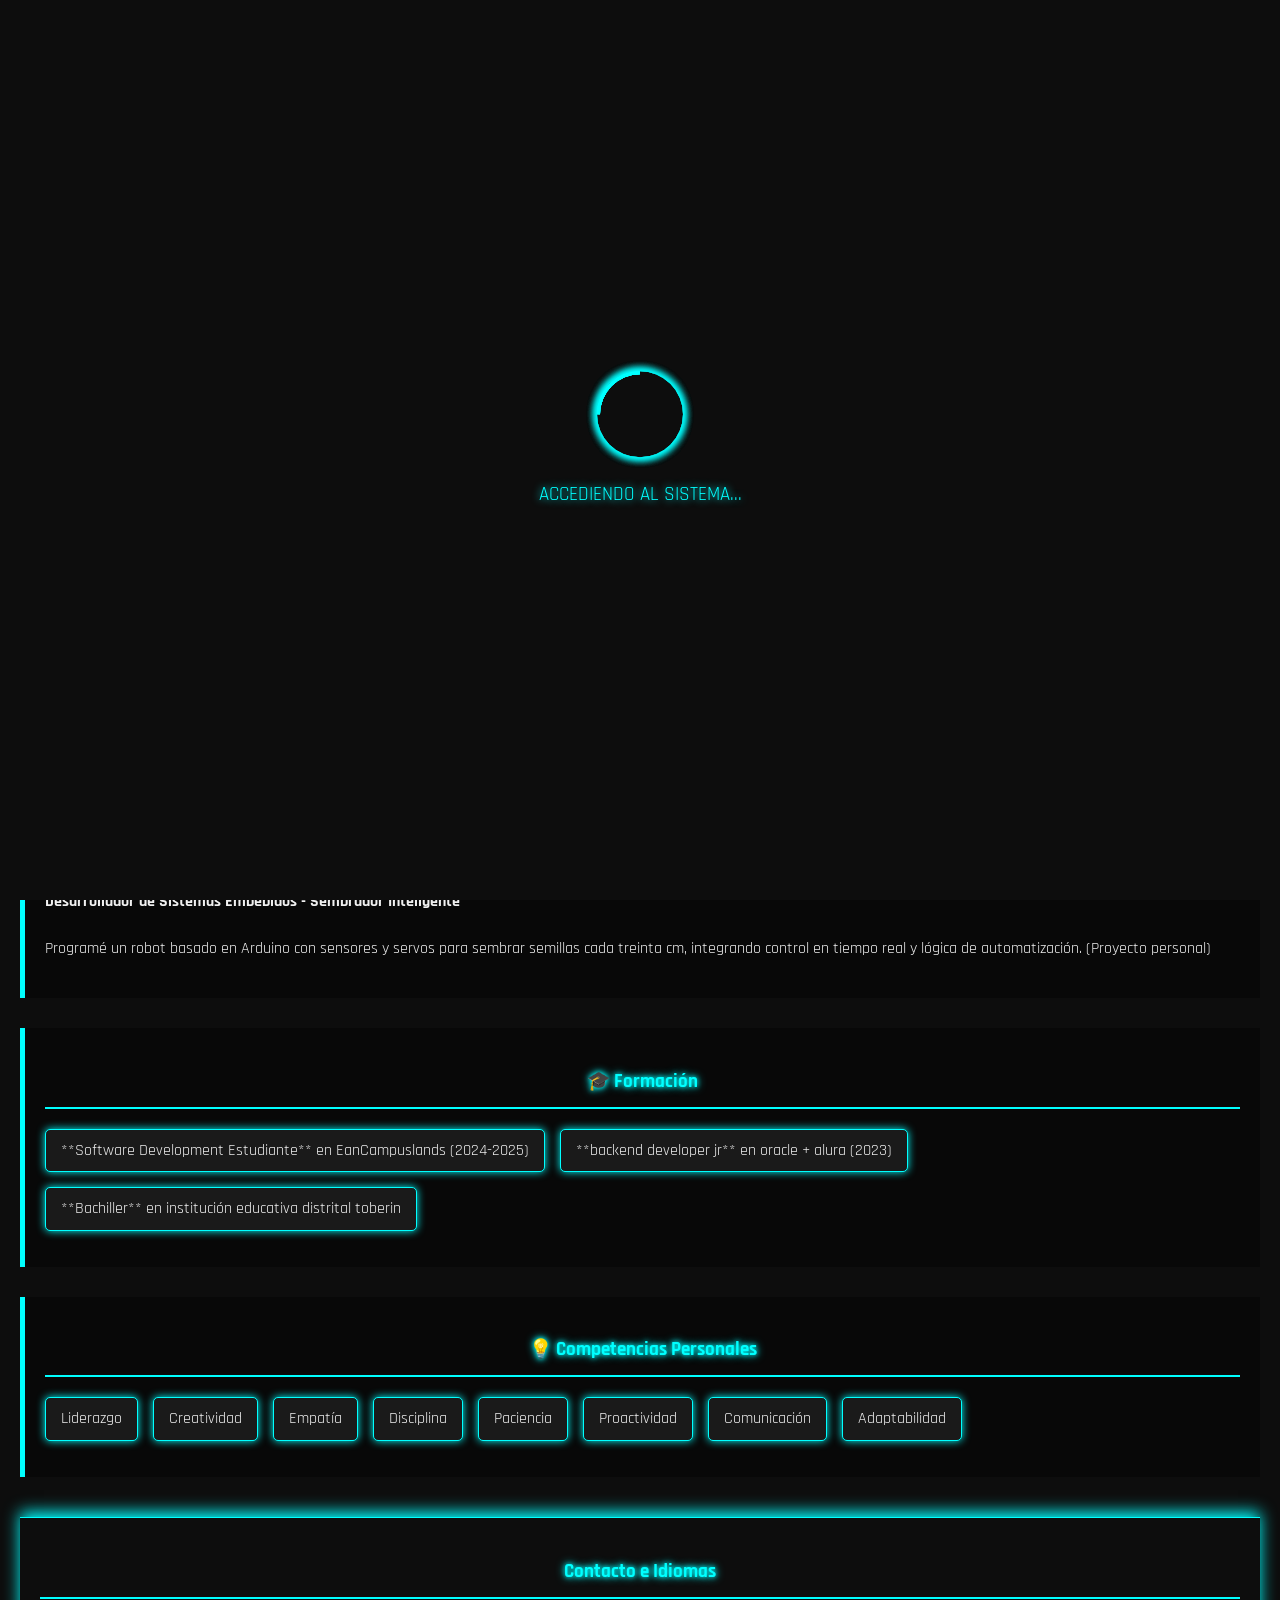
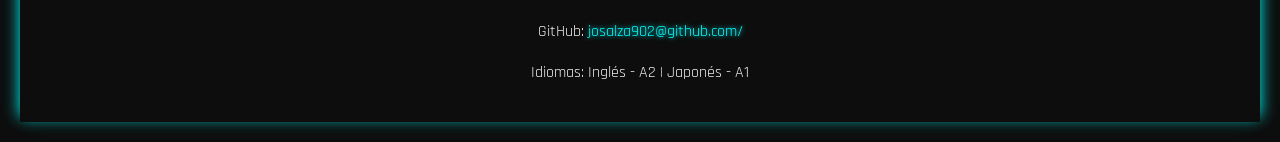
==== index.html @ 4ef86eae "Fix HTML encoding issues in index.html" ====
<!DOCTYPE html>
<html lang="es">
<head>
    <meta charset="UTF-8">
    <meta name="viewport" content="width=device-width, initial-scale=1.0">
    <title>Jose Esteban Alzate Rojas - Desarrollador Fullstack (Tron Style)</title>
    <link rel="stylesheet" href="css/styles.css"> 
    <link href="https://fonts.googleapis.com/css2?family=Rajdhani:wght@400;700&display=swap" rel="stylesheet">
</head>
<body>
    <div id="loader-wrapper">
        <div class="loader-line-group">
            <div class="loader-line"></div>
            <div class="loader-line"></div>
            <div class="loader-line"></div>
            <div class="loader-line"></div>
            <div class="loader-line"></div>
        </div>
        <p class="loading-text">ACCEDIENDO AL SISTEMA...</p>
    </div>

    <header class="neon-border">
        <h1>Jose Esteban Alzate Rojas</h1>
        <h2>Desarrollador Junior Fullstack</h2>
        <p>Desarrollador web con experiencia en JavaScript, HTML, CSS, IndexedDB y MongoDB. He creado aplicaciones completas con autenticación, gestión de usuarios y diseño responsivo. También tengo conocimientos en Node.js, Express y sistemas embebidos con Arduino.</p>
    </header>

    <main>
        
        <section id="habilidades" class="neon-module">
            <h3>🛠️ Habilidades</h3>
            <ul>
                <li>Python</li>
                <li>Java Script</li>
                <li>C++</li>
                <li>MongoDb</li>
                <li>Express</li>
                <li>Git</li>
                <li>MySql</li>
                <li>raptor</li>
                <li>Sales Force</li>
            </ul>
        </section>
        
        <section id="experiencia" class="neon-module">
            <h3>💻 Experiencia y Proyectos (2023)</h3>
            
            <article>
                <h4>Desarrollador Full-Stack Aplicación Web Bancaria</h4>
                <p>Desarrollé una plataforma bancaria completa con autenticación de usuarios, transacciones y pagos de servicios utilizando JavaScript, HTML/CSS e IndexedDB. (Proyecto personal)</p>
            </article>

            <article>
                <h4>Desarrollador Sistema de Gestión Académica</h4>
                <p>Creé un sistema de gestión de calificaciones para administrativos y profesores, con asignación de cursos, registro de estudiantes y cálculo de promedios ponderados usando JavaScript modular. (Proyecto académico)</p>
            </article>

            <article>
                <h4>Desarrollador de Sistemas Embebidos - Sembrador Inteligente</h4>
                <p>Programé un robot basado en Arduino con sensores y servos para sembrar semillas cada treinta cm, integrando control en tiempo real y lógica de automatización. (Proyecto personal)</p>
            </article>
        </section>

        <section id="formacion" class="neon-module">
            <h3>🎓 Formación</h3>
            <ul>
                <li>**Software Development Estudiante** en EanCampuslands (2024-2025)</li>
                <li>**backend developer jr** en oracle + alura (2023)</li>
                <li>**Bachiller** en institución educativa distrital toberin</li>
            </ul>
        </section>
        
        <section id="competencias" class="neon-module">
            <h3>💡 Competencias Personales</h3>
            <ul>
                <li>Liderazgo</li>
                <li>Creatividad</li>
                <li>Empatía</li>
                <li>Disciplina</li>
                <li>Paciencia</li>
                <li>Proactividad</li>
                <li>Comunicación</li>
                <li>Adaptabilidad</li>
            </ul>
        </section>

    </main>

    <footer class="neon-border">
        <h3>Contacto e Idiomas</h3>
        <p>GitHub: <a href="http://josalza902@github.com/">josalza902@github.com/</a></p>
        <p>Idiomas: Inglés - A2 | Japonés - A1</p>
    </footer>
    <script>
    // Espera a que la página esté completamente cargada
    window.onload = function() {
        // Obtiene el elemento de la pantalla de carga
        const loaderWrapper = document.getElementById('loader-wrapper');

        // Establece un temporizador para simular la carga (ej. 3 segundos)
        setTimeout(function() {
            // Oculta la pantalla de carga
            loaderWrapper.style.opacity = '0'; // Hace una transición suave

            // Quita el elemento del flujo después de la transición
            setTimeout(function() {
                loaderWrapper.style.display = 'none';
            }, 500); // 500ms coincide con la duración de la transición CSS

        }, 3000); // 3000 milisegundos = 3 segundos de "carga"
    }
</script>
</body>

</html>
---- css/styles.css ----
/* Variables para fácil personalización */
:root {
    --bg-color: #0d0d0d; /* Fondo muy oscuro */
    --neon-color: #00FFFF; /* Color de acento neón (Cian) */
    --text-color: #f0f0f0; /* Texto claro */
    --font-stack: 'Rajdhani', sans-serif;
}

body {
    background-color: var(--bg-color);
    color: var(--text-color);
    font-family: var(--font-stack);
    margin: 0;
    padding: 20px;
    line-height: 1.6;
}

/* Títulos y Header con efecto neón */
h1, h2, h3 {
    text-align: center;
    color: var(--neon-color);
    /* Sombra para el efecto "brillo neón" */
    text-shadow: 0 0 5px var(--neon-color), 0 0 10px var(--neon-color);
    border-bottom: 2px solid var(--neon-color);
    padding-bottom: 10px;
    margin-bottom: 20px;
}

header {
    max-width: 900px;
    margin: 0 auto 40px;
    padding: 30px;
    /* Borde luminoso */
    border: 1px solid var(--neon-color);
    box-shadow: 0 0 15px var(--neon-color);
}

/* Módulos o Secciones (Habilidades, Experiencia, Formación) */
.neon-module {
    background-color: rgba(0, 0, 0, 0.4); /* Fondo semi-transparente */
    border-left: 5px solid var(--neon-color);
    padding: 20px;
    margin-bottom: 30px;
    transition: transform 0.3s, box-shadow 0.3s;
}

.neon-module:hover {
    /* Efecto al pasar el mouse para un toque interactivo */
    transform: translateY(-5px);
    box-shadow: 0 0 20px var(--neon-color);
}

/* Listas (Habilidades y Formación) */
ul {
    list-style: none;
    padding: 0;
    display: flex; /* Para una presentación horizontal/grid de habilidades */
    flex-wrap: wrap;
    gap: 15px;
}

li {
    background-color: #1a1a1a;
    padding: 8px 15px;
    border-radius: 5px;
    border: 1px solid var(--neon-color);
    box-shadow: 0 0 8px var(--neon-color); /* Pequeño brillo en cada habilidad */
}

/* Footer */
footer {
    text-align: center;
    padding: 20px;
    margin-top: 40px;
    border-top: 1px solid var(--neon-color);
    box-shadow: 0 -5px 15px var(--neon-color); /* Borde superior brillante */
}

a {
    color: var(--neon-color);
    text-decoration: none;
    text-shadow: 0 0 5px var(--neon-color);
}
/* --- ESTILOS PARA LA PANTALLA DE CARGA (TRON LOADER) --- */

/* Contenedor de la pantalla de carga */
#loader-wrapper {
    position: fixed; /* Fija la pantalla de carga sobre todo el contenido */
    top: 0;
    left: 0;
    width: 100%;
    height: 100%;
    background-color: var(--bg-color); /* Fondo negro */
    display: flex;
    flex-direction: column;
    justify-content: center;
    align-items: center;
    z-index: 1000; /* Asegura que esté por encima de todo */
    transition: opacity 0.5s, visibility 0.5s; /* Para la transición de salida */
}

/* Contenedor de las líneas */
.loader-line-group {
    width: 80px;
    height: 80px;
    position: relative;
    transform: rotate(45deg); /* Gira el grupo para el efecto Tron */
}

/* Estilo base de cada línea */
.loader-line {
    position: absolute;
    width: 100%;
    height: 100%;
    border: 3px solid transparent;
    border-color: transparent transparent transparent var(--neon-color);
    border-radius: 50%;
    animation: tron-load 1.2s infinite ease-in-out;
    /* Efecto Neón en la línea */
    box-shadow: 0 0 10px var(--neon-color);
}

/* Retrasos para que las líneas se muevan en secuencia */
.loader-line:nth-child(2) {
    animation-delay: 0.1s;
}
.loader-line:nth-child(3) {
    animation-delay: 0.2s;
}
.loader-line:nth-child(4) {
    animation-delay: 0.3s;
}
.loader-line:nth-child(5) {
    animation-delay: 0.4s;
}

/* Animación principal que gira las líneas */
@keyframes tron-load {
    0% { transform: rotate(0deg); }
    100% { transform: rotate(360deg); }
}

/* Texto de carga */
.loading-text {
    margin-top: 30px;
    color: var(--neon-color);
    font-size: 1.2em;
    /* Efecto Neón en el texto */
    text-shadow: 0 0 8px var(--neon-color);
    animation: pulse 1.5s infinite alternate; /* Animación de pulsación */
}

/* Animación de pulsación para el texto */
@keyframes pulse {
    0% { opacity: 0.6; }
    100% { opacity: 1; }
}
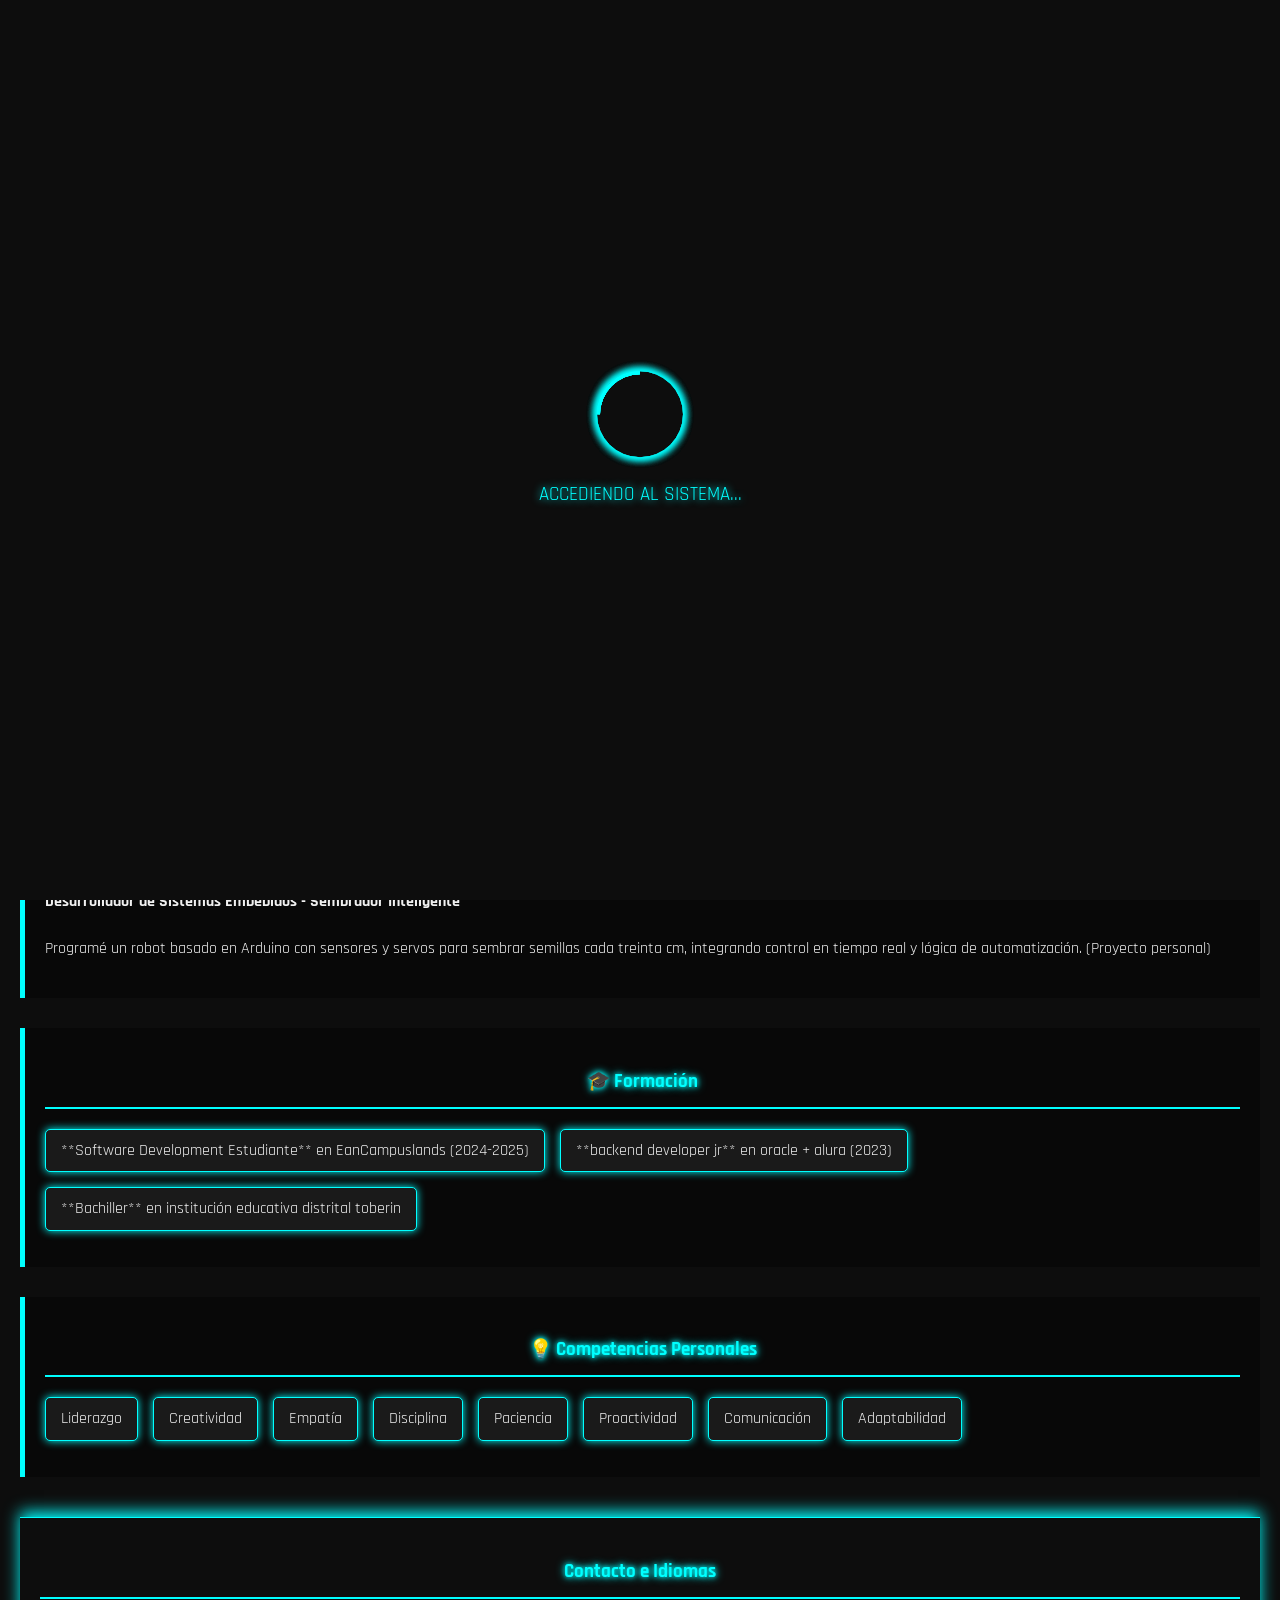
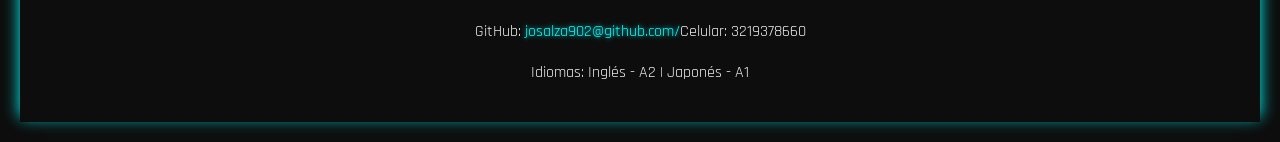
==== commit 1145a57b: "Modify footer to include phone number Updated contact information in the footer." ====
--- a/index.html
+++ b/index.html
@@ -88,7 +88,7 @@
 
     <footer class="neon-border">
         <h3>Contacto e Idiomas</h3>
-        <p>GitHub: <a href="http://josalza902@github.com/">josalza902@github.com/</a></p>
+        <p>GitHub: <a href="http://josalza902@github.com/">josalza902@github.com/</a>Celular: 3219378660</p>
         <p>Idiomas: Inglés - A2 | Japonés - A1</p>
     </footer>
     <script>
@@ -113,3 +113,4 @@
 </body>
 
 </html>
+
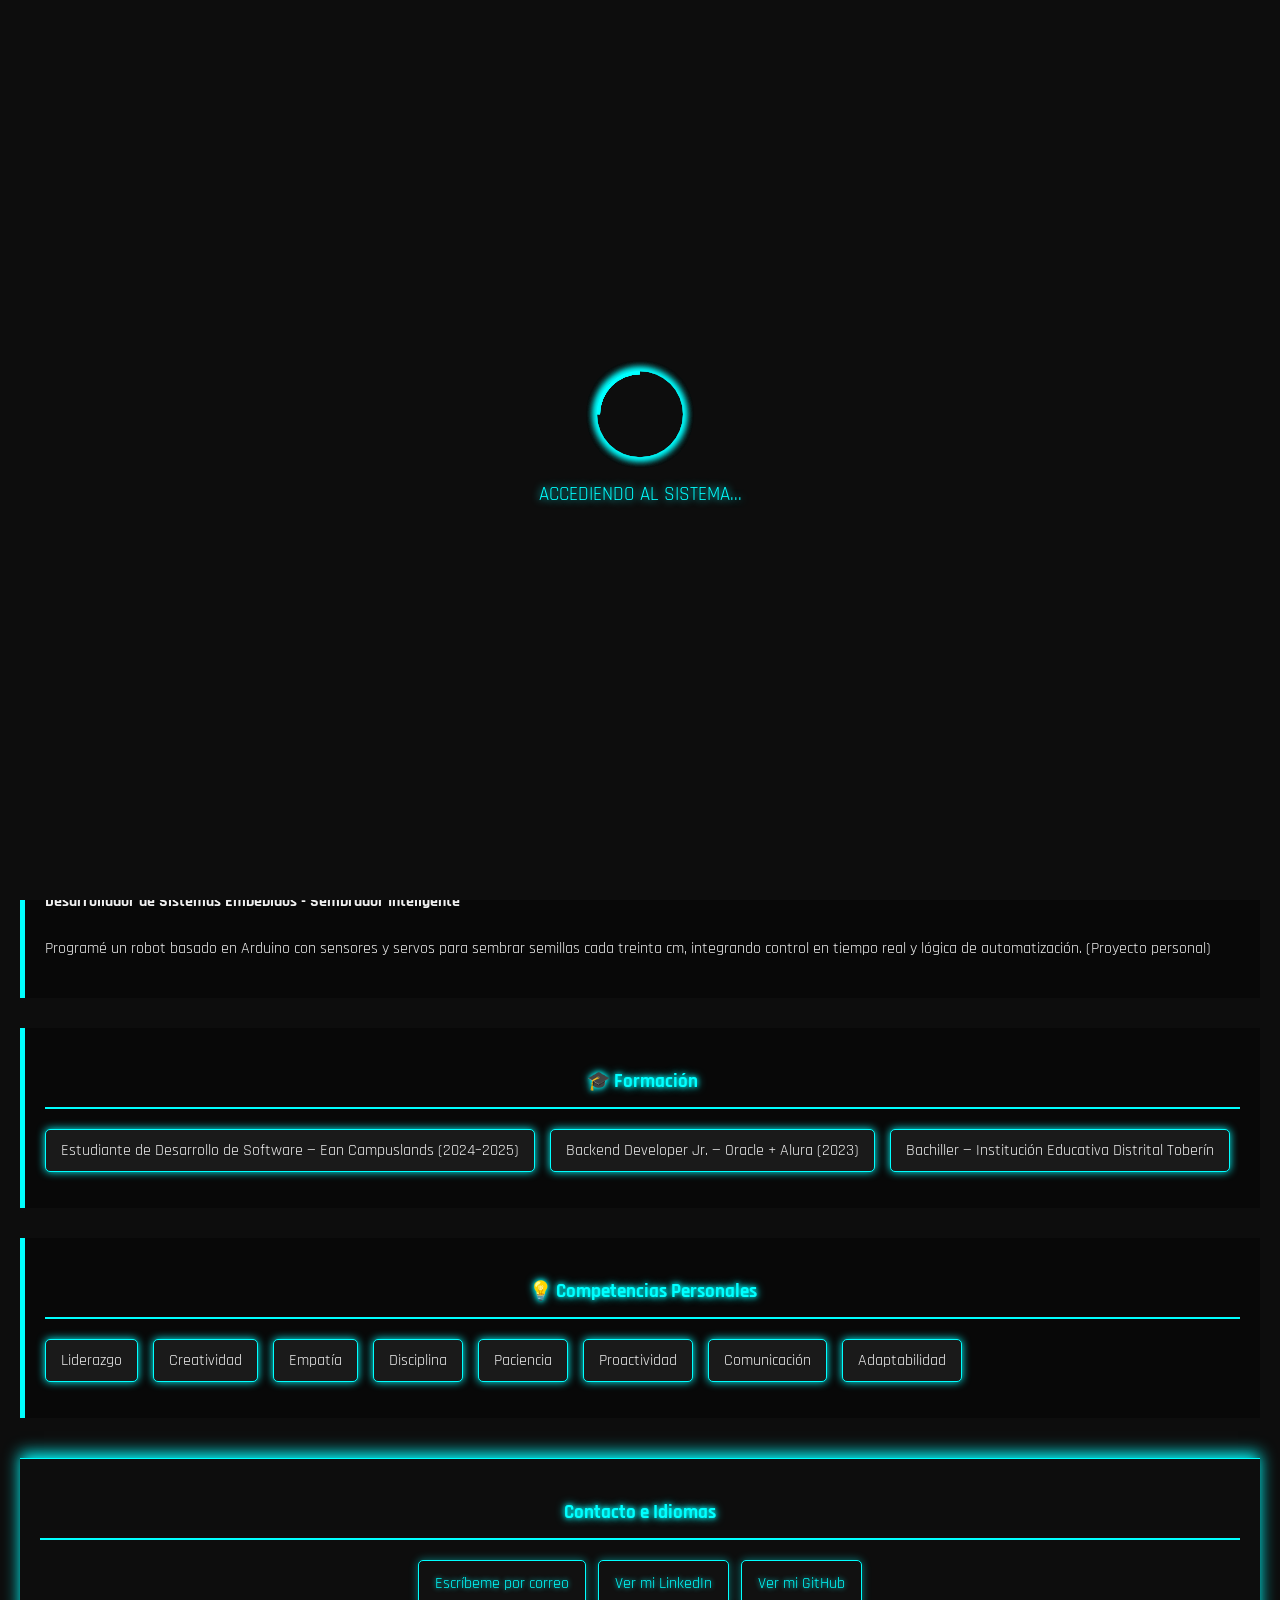
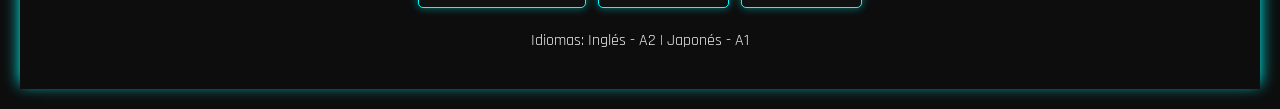
==== commit 35632e5c: "Improve portfolio contact and profile" ====
--- a/index.html
+++ b/index.html
@@ -3,7 +3,8 @@
 <head>
     <meta charset="UTF-8">
     <meta name="viewport" content="width=device-width, initial-scale=1.0">
-    <title>Jose Esteban Alzate Rojas - Desarrollador Fullstack (Tron Style)</title>
+    <title>Jose Esteban Alzate Rojas | Desarrollador Junior Fullstack</title>
+    <meta name="description" content="Portafolio de Jose Esteban Alzate Rojas, desarrollador junior fullstack con experiencia en JavaScript, Node.js y MongoDB." />
     <link rel="stylesheet" href="css/styles.css"> 
     <link href="https://fonts.googleapis.com/css2?family=Rajdhani:wght@400;700&display=swap" rel="stylesheet">
 </head>
@@ -21,7 +22,7 @@
 
     <header class="neon-border">
         <h1>Jose Esteban Alzate Rojas</h1>
-        <h2>Desarrollador Junior Fullstack</h2>
+        <h2>Desarrollador Junior Fullstack | JavaScript y Node.js</h2>
         <p>Desarrollador web con experiencia en JavaScript, HTML, CSS, IndexedDB y MongoDB. He creado aplicaciones completas con autenticación, gestión de usuarios y diseño responsivo. También tengo conocimientos en Node.js, Express y sistemas embebidos con Arduino.</p>
     </header>
 
@@ -31,14 +32,14 @@
             <h3>🛠️ Habilidades</h3>
             <ul>
                 <li>Python</li>
-                <li>Java Script</li>
+                <li>JavaScript</li>
                 <li>C++</li>
-                <li>MongoDb</li>
+                <li>MongoDB</li>
                 <li>Express</li>
                 <li>Git</li>
-                <li>MySql</li>
-                <li>raptor</li>
-                <li>Sales Force</li>
+                <li>MySQL</li>
+                <li>Raptor</li>
+                <li>Salesforce</li>
             </ul>
         </section>
         
@@ -64,9 +65,9 @@
         <section id="formacion" class="neon-module">
             <h3>🎓 Formación</h3>
             <ul>
-                <li>**Software Development Estudiante** en EanCampuslands (2024-2025)</li>
-                <li>**backend developer jr** en oracle + alura (2023)</li>
-                <li>**Bachiller** en institución educativa distrital toberin</li>
+                <li>Estudiante de Desarrollo de Software — Ean Campuslands (2024–2025)</li>
+                <li>Backend Developer Jr. — Oracle + Alura (2023)</li>
+                <li>Bachiller — Institución Educativa Distrital Toberín</li>
             </ul>
         </section>
         
@@ -88,7 +89,11 @@
 
     <footer class="neon-border">
         <h3>Contacto e Idiomas</h3>
-        <p>GitHub: <a href="http://josalza902@github.com/">josalza902@github.com/</a>Celular: 3219378660</p>
+        <nav class="contact-links" aria-label="Enlaces de contacto">
+            <a class="contact-button" href="mailto:joseestebanalzaterojas@gmail.com">Escríbeme por correo</a>
+            <a class="contact-button" href="https://www.linkedin.com/in/jose-esteban-alzate-rojas-b57207353" target="_blank" rel="noopener noreferrer">Ver mi LinkedIn</a>
+            <a class="contact-button" href="https://github.com/josalza902" target="_blank" rel="noopener noreferrer">Ver mi GitHub</a>
+        </nav>
         <p>Idiomas: Inglés - A2 | Japonés - A1</p>
     </footer>
     <script>
--- a/css/styles.css
+++ b/css/styles.css
@@ -81,6 +81,46 @@
     text-decoration: none;
     text-shadow: 0 0 5px var(--neon-color);
 }
+
+.contact-links {
+    display: flex;
+    flex-wrap: wrap;
+    justify-content: center;
+    gap: 12px;
+    margin: 20px 0;
+}
+
+.contact-button {
+    display: inline-block;
+    padding: 10px 16px;
+    border: 1px solid var(--neon-color);
+    border-radius: 5px;
+    background: #111;
+    box-shadow: 0 0 8px rgba(0, 255, 255, 0.45);
+}
+
+.contact-button:hover,
+.contact-button:focus-visible {
+    color: var(--bg-color);
+    background: var(--neon-color);
+    text-shadow: none;
+    outline: 2px solid var(--text-color);
+    outline-offset: 3px;
+}
+
+@media (max-width: 480px) {
+    body {
+        padding: 14px;
+    }
+
+    header {
+        padding: 20px 16px;
+    }
+
+    .contact-links {
+        flex-direction: column;
+    }
+}
 /* --- ESTILOS PARA LA PANTALLA DE CARGA (TRON LOADER) --- */
 
 /* Contenedor de la pantalla de carga */
@@ -154,4 +194,4 @@
 @keyframes pulse {
     0% { opacity: 0.6; }
     100% { opacity: 1; }
-}+}
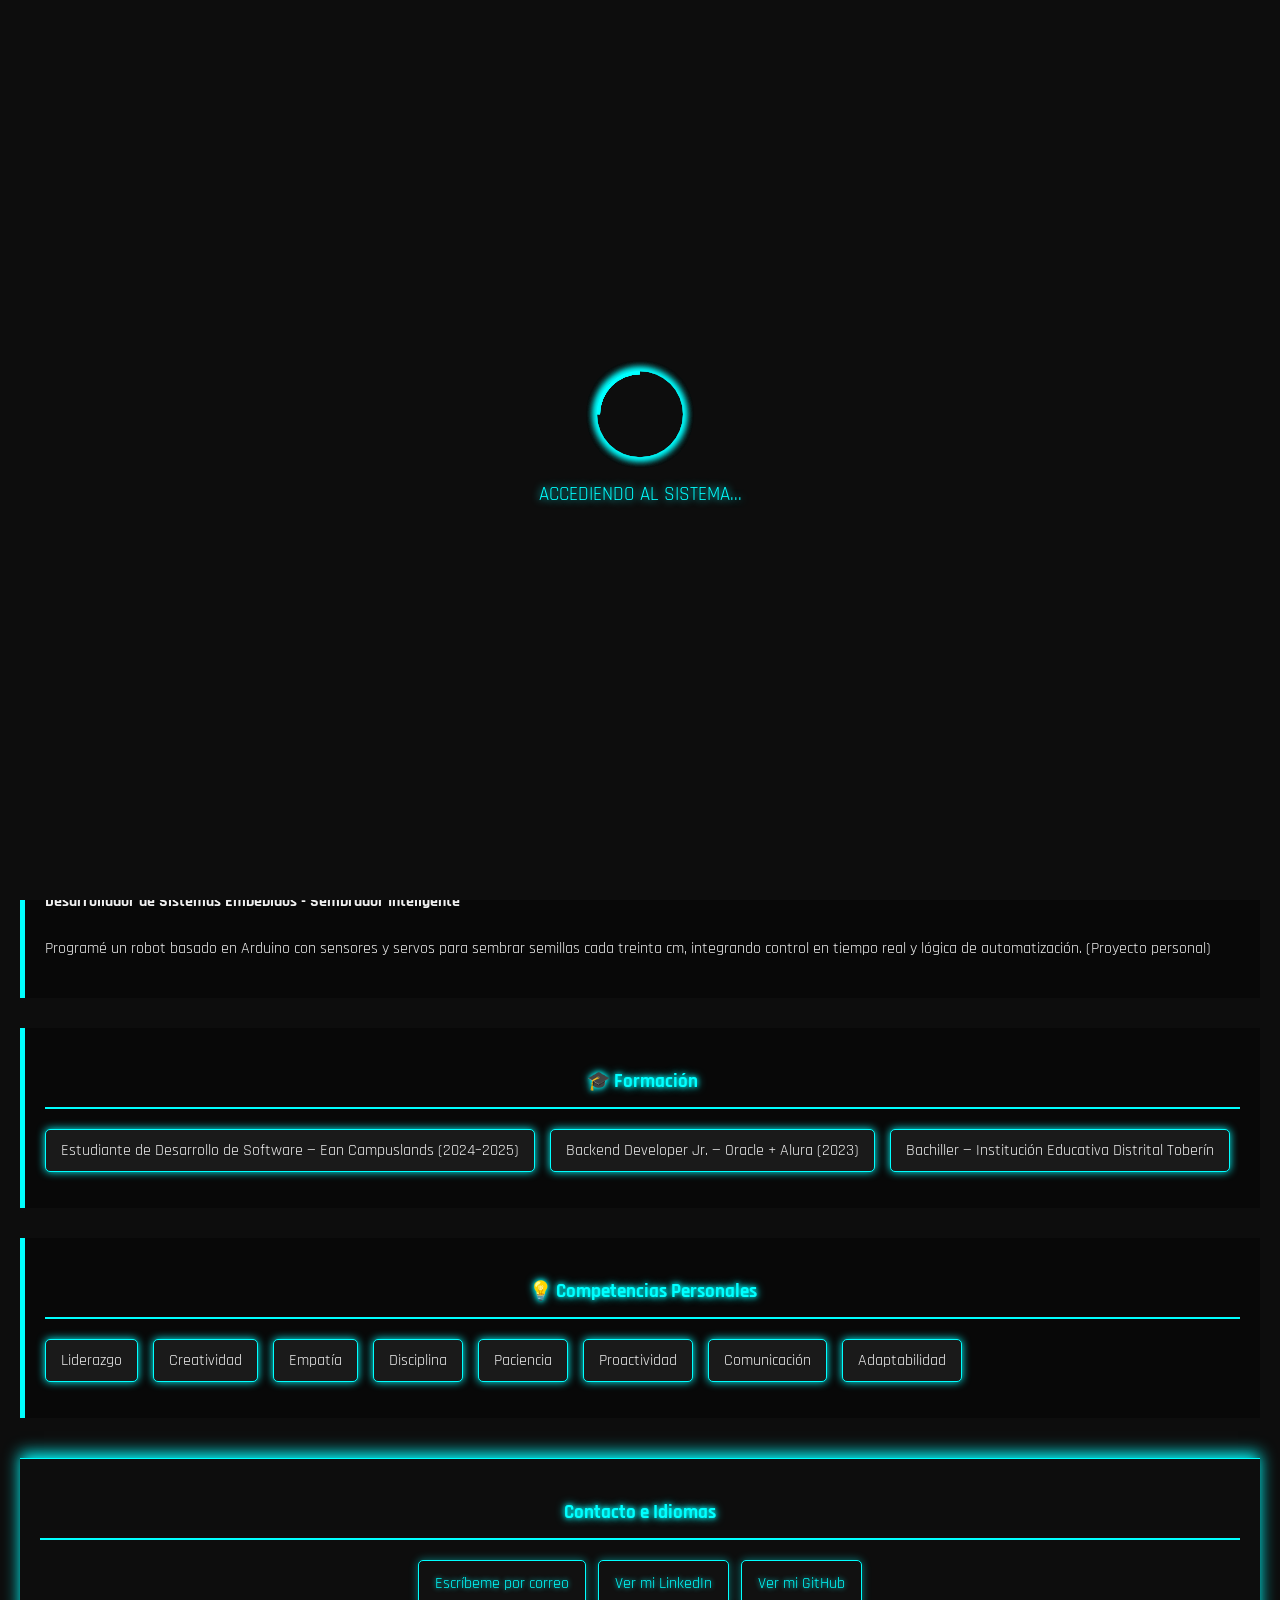
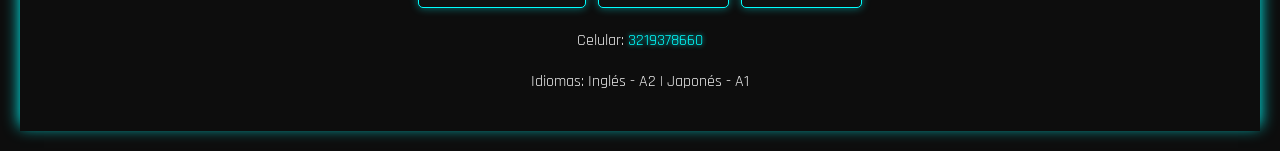
==== commit c54b1bfe: "Restore phone contact link" ====
--- a/index.html
+++ b/index.html
@@ -94,6 +94,7 @@
             <a class="contact-button" href="https://www.linkedin.com/in/jose-esteban-alzate-rojas-b57207353" target="_blank" rel="noopener noreferrer">Ver mi LinkedIn</a>
             <a class="contact-button" href="https://github.com/josalza902" target="_blank" rel="noopener noreferrer">Ver mi GitHub</a>
         </nav>
+        <p>Celular: <a href="tel:+573219378660">3219378660</a></p>
         <p>Idiomas: Inglés - A2 | Japonés - A1</p>
     </footer>
     <script>
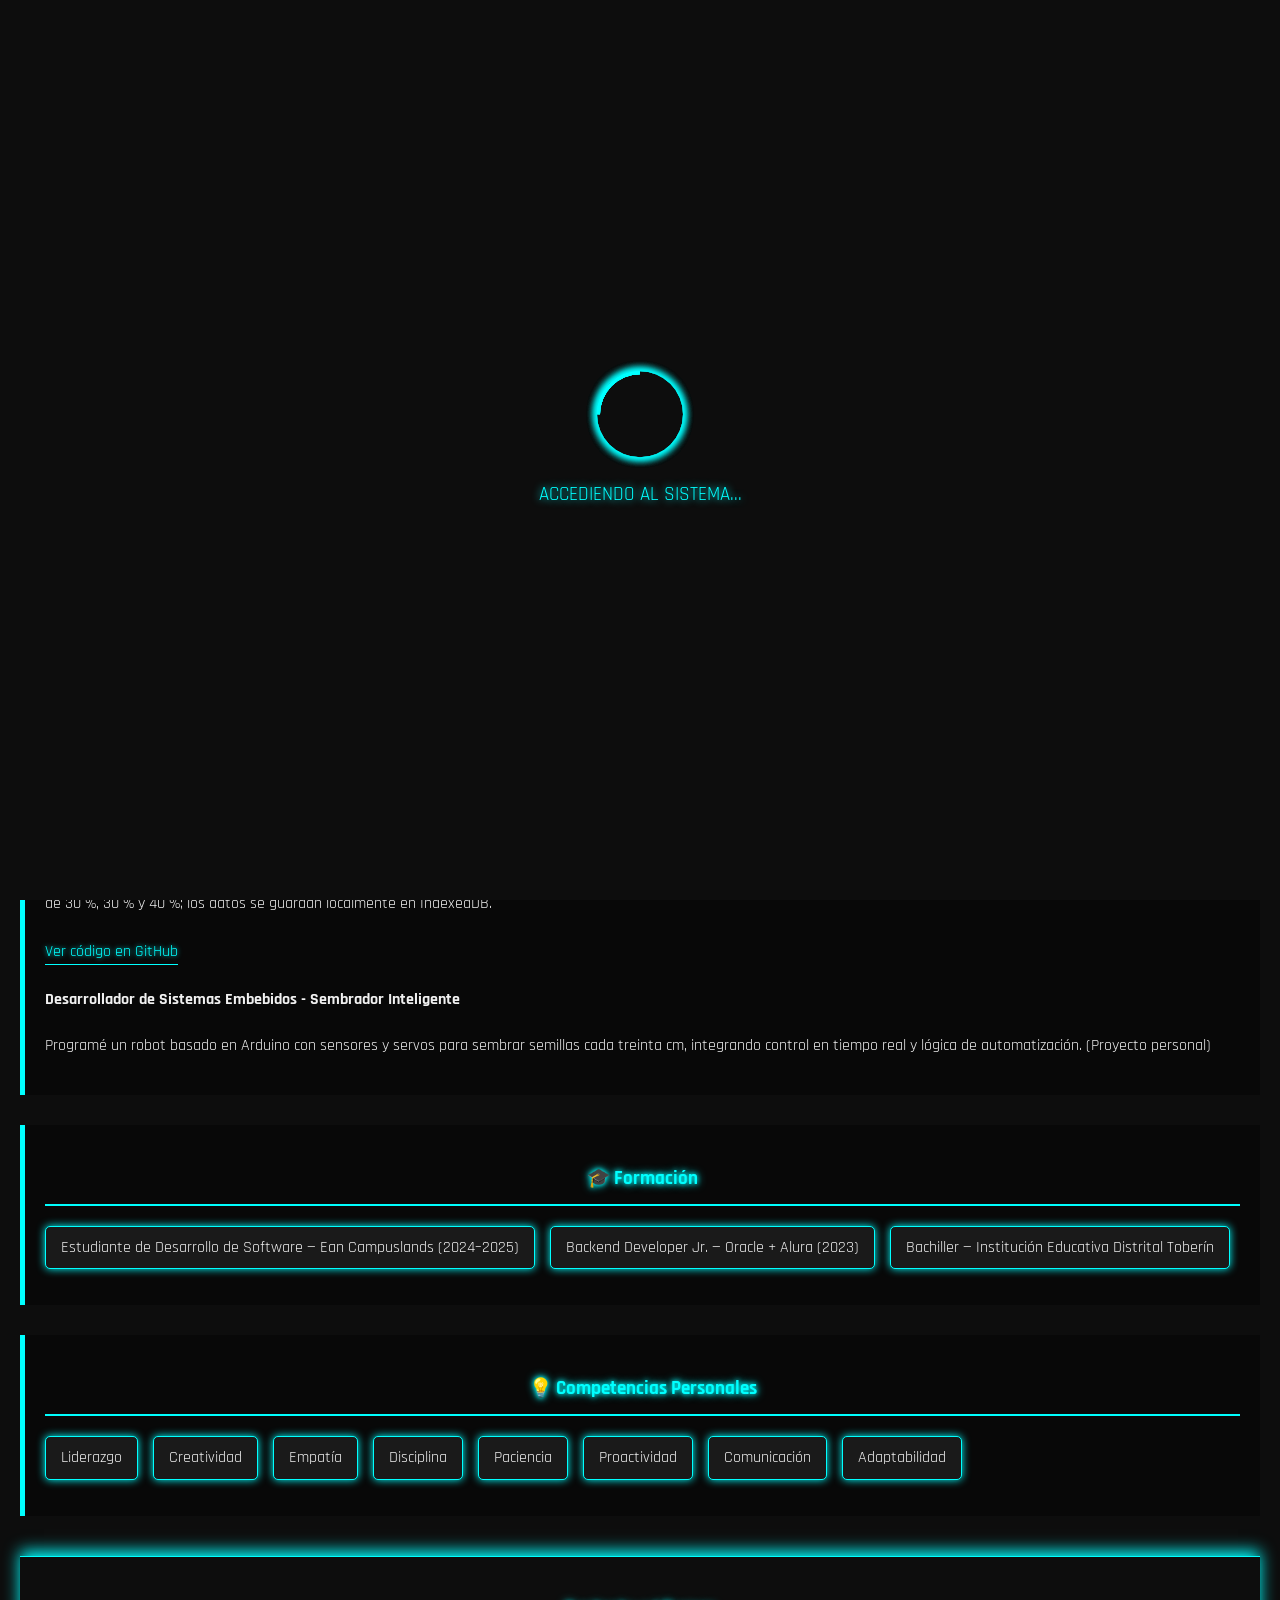
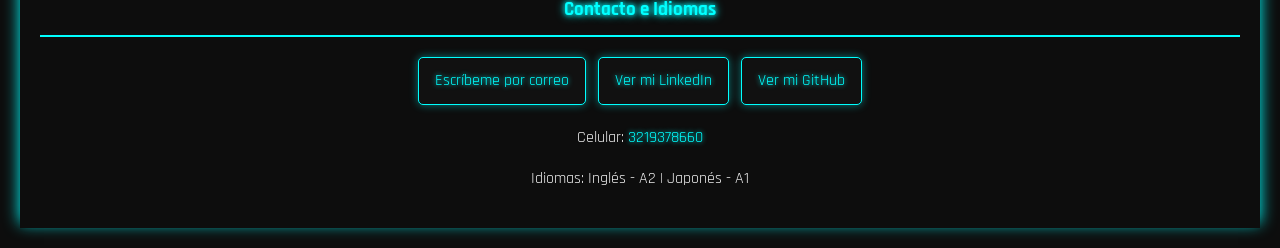
==== commit 709d1fc1: "Refresh featured portfolio projects" ====
--- a/index.html
+++ b/index.html
@@ -44,16 +44,18 @@
         </section>
         
         <section id="experiencia" class="neon-module">
-            <h3>💻 Experiencia y Proyectos (2023)</h3>
+            <h3>💻 Proyectos destacados</h3>
             
             <article>
-                <h4>Desarrollador Full-Stack Aplicación Web Bancaria</h4>
-                <p>Desarrollé una plataforma bancaria completa con autenticación de usuarios, transacciones y pagos de servicios utilizando JavaScript, HTML/CSS e IndexedDB. (Proyecto personal)</p>
+                <h4>API de Gestión de Cines</h4>
+                <p>Desarrollé una API REST con Node.js, Express y MongoDB para administrar cines y salas. Incluye validación de datos, operaciones CRUD y autenticación JWT en las rutas de escritura.</p>
+                <a class="project-link" href="https://github.com/josalza902/PROYECTO_Gestion_Cine_Alzate_jose" target="_blank" rel="noopener noreferrer">Ver código en GitHub</a>
             </article>
 
             <article>
-                <h4>Desarrollador Sistema de Gestión Académica</h4>
-                <p>Creé un sistema de gestión de calificaciones para administrativos y profesores, con asignación de cursos, registro de estudiantes y cálculo de promedios ponderados usando JavaScript modular. (Proyecto académico)</p>
+                <h4>Prototipo de Gestión Académica</h4>
+                <p>Implementé una aplicación en JavaScript modular para registrar estudiantes, organizar cursos y asignar calificaciones. Valida notas entre 0 y 100 y calcula la definitiva con ponderaciones de 30 %, 30 % y 40 %; los datos se guardan localmente en IndexedDB.</p>
+                <a class="project-link" href="https://github.com/josalza902/acme-school" target="_blank" rel="noopener noreferrer">Ver código en GitHub</a>
             </article>
 
             <article>
@@ -90,7 +92,7 @@
     <footer class="neon-border">
         <h3>Contacto e Idiomas</h3>
         <nav class="contact-links" aria-label="Enlaces de contacto">
-            <a class="contact-button" href="mailto:joseestebanalzaterojas@gmail.com">Escríbeme por correo</a>
+            <a class="contact-button" href="https://mail.google.com/mail/?view=cm&amp;fs=1&amp;to=joseestebanalzaterojas%40gmail.com" target="_blank" rel="noopener noreferrer">Escríbeme por correo</a>
             <a class="contact-button" href="https://www.linkedin.com/in/jose-esteban-alzate-rojas-b57207353" target="_blank" rel="noopener noreferrer">Ver mi LinkedIn</a>
             <a class="contact-button" href="https://github.com/josalza902" target="_blank" rel="noopener noreferrer">Ver mi GitHub</a>
         </nav>
--- a/css/styles.css
+++ b/css/styles.css
@@ -80,6 +80,17 @@
     color: var(--neon-color);
     text-decoration: none;
     text-shadow: 0 0 5px var(--neon-color);
+}
+
+.project-link {
+    display: inline-block;
+    margin-top: 6px;
+    border-bottom: 1px solid currentColor;
+}
+
+.project-link:focus-visible {
+    outline: 2px solid var(--text-color);
+    outline-offset: 3px;
 }
 
 .contact-links {
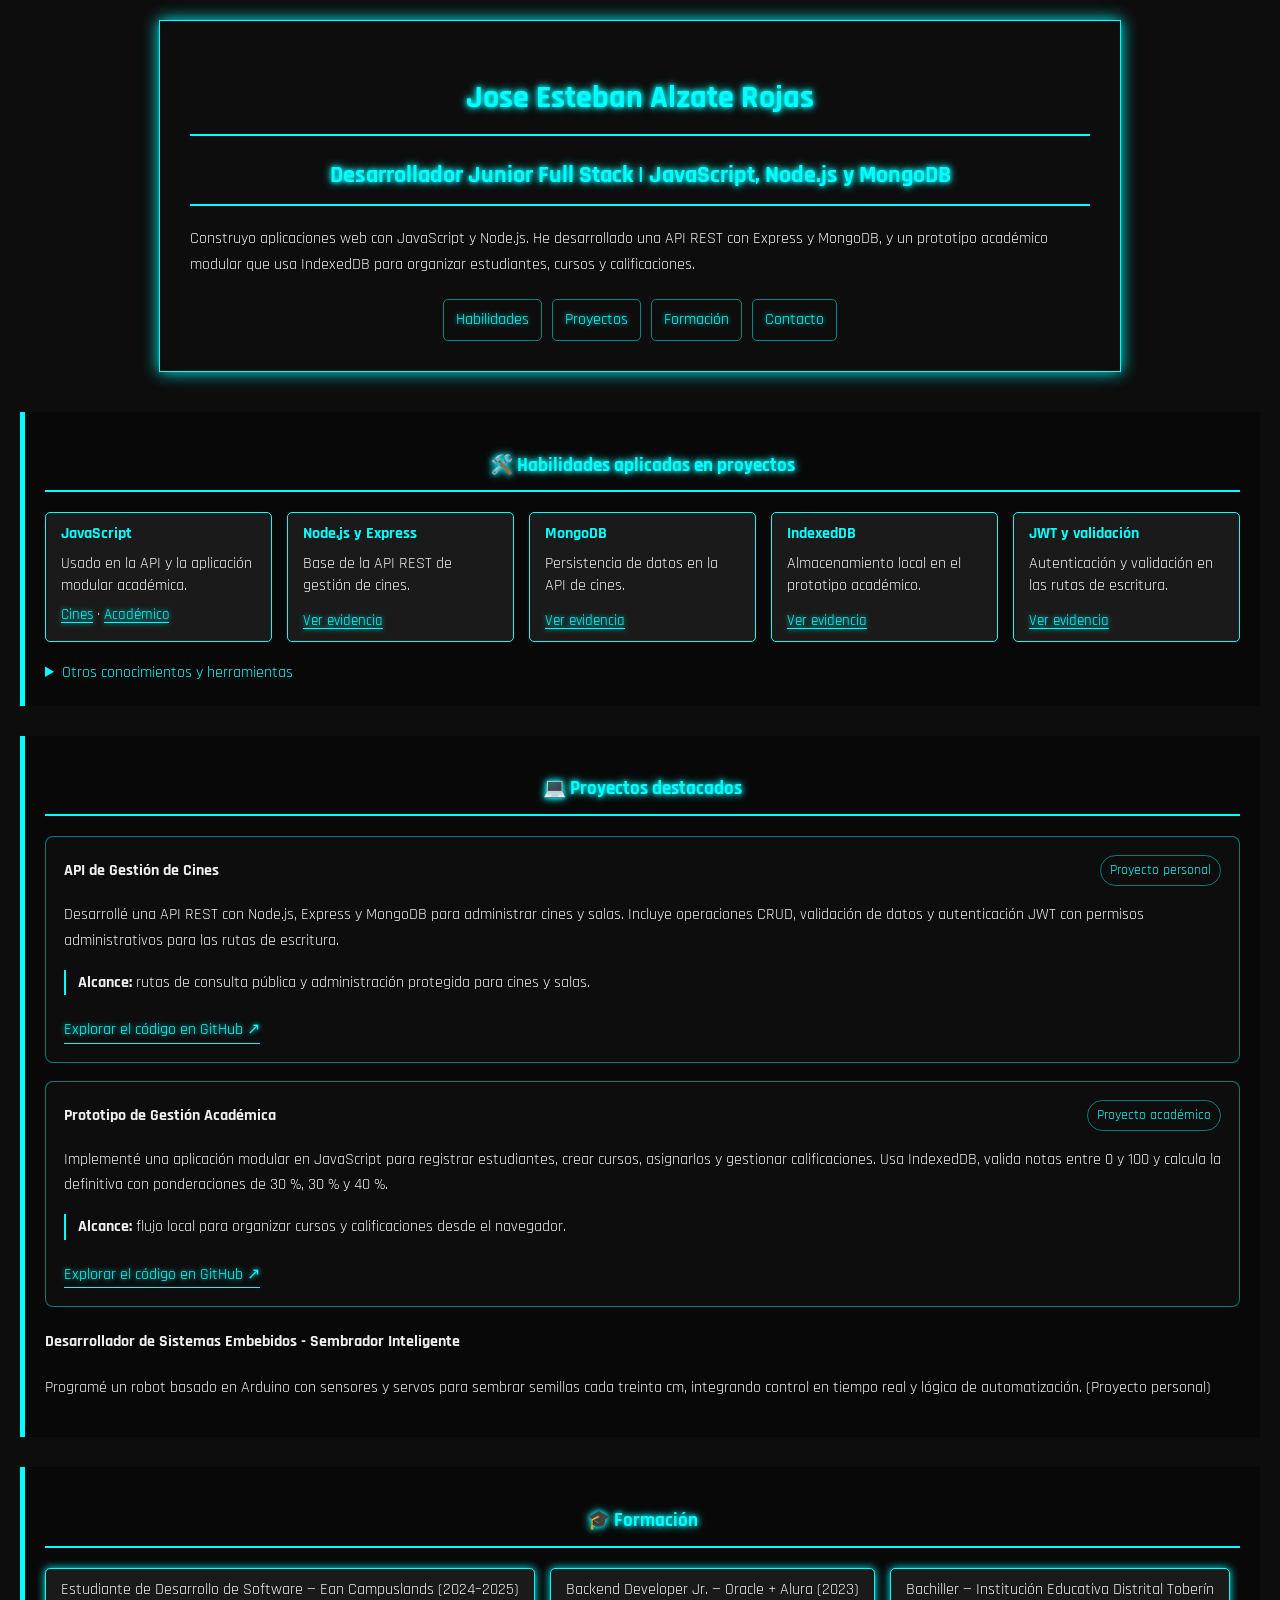
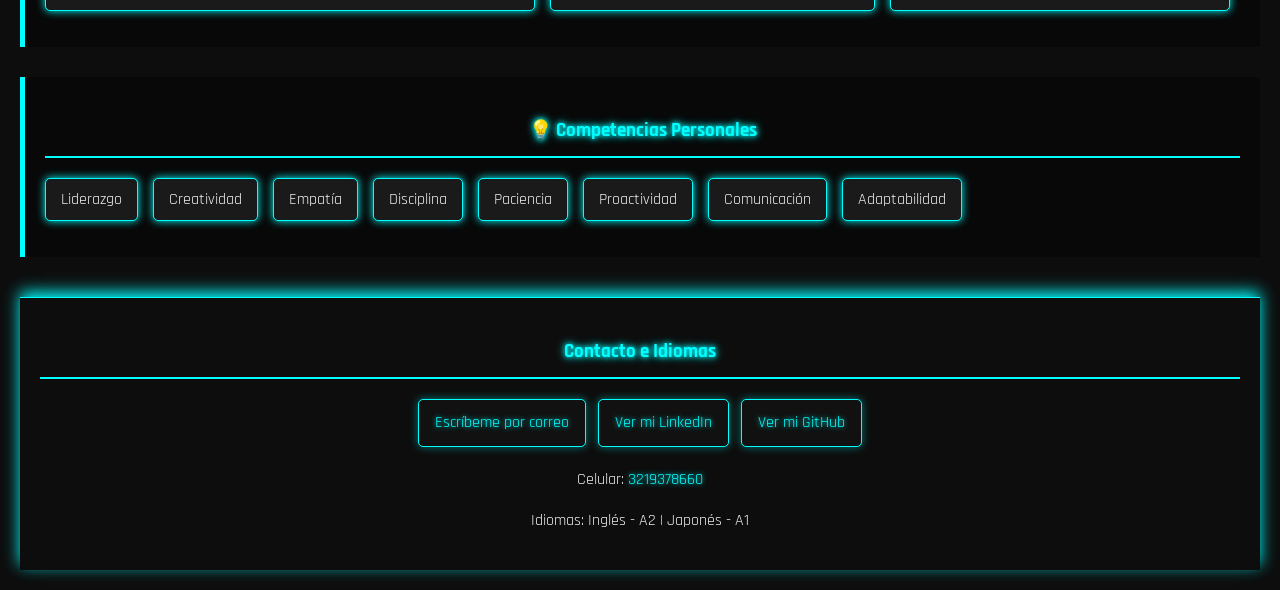
==== commit b269dae4: "Improve Tron portfolio evidence and navigation" ====
--- a/index.html
+++ b/index.html
@@ -3,12 +3,15 @@
 <head>
     <meta charset="UTF-8">
     <meta name="viewport" content="width=device-width, initial-scale=1.0">
-    <title>Jose Esteban Alzate Rojas | Desarrollador Junior Fullstack</title>
-    <meta name="description" content="Portafolio de Jose Esteban Alzate Rojas, desarrollador junior fullstack con experiencia en JavaScript, Node.js y MongoDB." />
+    <title>Jose Esteban Alzate Rojas | Desarrollador Junior Full Stack</title>
+    <meta name="description" content="Portafolio de Jose Esteban Alzate Rojas. Proyectos con JavaScript, Node.js, Express, MongoDB e IndexedDB." />
+    <meta property="og:title" content="Jose Esteban Alzate Rojas | Desarrollador Junior Full Stack" />
+    <meta property="og:description" content="Proyectos de gestión de cines, gestión académica y sistemas embebidos." />
     <link rel="stylesheet" href="css/styles.css"> 
     <link href="https://fonts.googleapis.com/css2?family=Rajdhani:wght@400;700&display=swap" rel="stylesheet">
 </head>
 <body>
+    <a class="skip-link" href="#contenido">Saltar al contenido</a>
     <div id="loader-wrapper">
         <div class="loader-line-group">
             <div class="loader-line"></div>
@@ -22,40 +25,48 @@
 
     <header class="neon-border">
         <h1>Jose Esteban Alzate Rojas</h1>
-        <h2>Desarrollador Junior Fullstack | JavaScript y Node.js</h2>
-        <p>Desarrollador web con experiencia en JavaScript, HTML, CSS, IndexedDB y MongoDB. He creado aplicaciones completas con autenticación, gestión de usuarios y diseño responsivo. También tengo conocimientos en Node.js, Express y sistemas embebidos con Arduino.</p>
+        <h2>Desarrollador Junior Full Stack | JavaScript, Node.js y MongoDB</h2>
+        <p>Construyo aplicaciones web con JavaScript y Node.js. He desarrollado una API REST con Express y MongoDB, y un prototipo académico modular que usa IndexedDB para organizar estudiantes, cursos y calificaciones.</p>
+        <nav class="section-nav" aria-label="Navegación principal">
+            <a href="#habilidades">Habilidades</a>
+            <a href="#experiencia">Proyectos</a>
+            <a href="#formacion">Formación</a>
+            <a href="#contacto">Contacto</a>
+        </nav>
     </header>
 
-    <main>
+    <main id="contenido">
         
         <section id="habilidades" class="neon-module">
-            <h3>🛠️ Habilidades</h3>
-            <ul>
-                <li>Python</li>
-                <li>JavaScript</li>
-                <li>C++</li>
-                <li>MongoDB</li>
-                <li>Express</li>
-                <li>Git</li>
-                <li>MySQL</li>
-                <li>Raptor</li>
-                <li>Salesforce</li>
+            <h3>🛠️ Habilidades aplicadas en proyectos</h3>
+            <ul class="skill-list">
+                <li class="skill-item"><strong>JavaScript</strong><span>Usado en la API y la aplicación modular académica.</span><span><a href="#proyecto-cines">Cines</a> · <a href="#proyecto-academico">Académico</a></span></li>
+                <li class="skill-item"><strong>Node.js y Express</strong><span>Base de la API REST de gestión de cines.</span><a href="#proyecto-cines">Ver evidencia</a></li>
+                <li class="skill-item"><strong>MongoDB</strong><span>Persistencia de datos en la API de cines.</span><a href="#proyecto-cines">Ver evidencia</a></li>
+                <li class="skill-item"><strong>IndexedDB</strong><span>Almacenamiento local en el prototipo académico.</span><a href="#proyecto-academico">Ver evidencia</a></li>
+                <li class="skill-item"><strong>JWT y validación</strong><span>Autenticación y validación en las rutas de escritura.</span><a href="#proyecto-cines">Ver evidencia</a></li>
             </ul>
+            <details class="additional-skills">
+                <summary>Otros conocimientos y herramientas</summary>
+                <p>Python, C++, Git, MySQL, Raptor y Salesforce.</p>
+            </details>
         </section>
         
         <section id="experiencia" class="neon-module">
             <h3>💻 Proyectos destacados</h3>
             
-            <article>
-                <h4>API de Gestión de Cines</h4>
-                <p>Desarrollé una API REST con Node.js, Express y MongoDB para administrar cines y salas. Incluye validación de datos, operaciones CRUD y autenticación JWT en las rutas de escritura.</p>
-                <a class="project-link" href="https://github.com/josalza902/PROYECTO_Gestion_Cine_Alzate_jose" target="_blank" rel="noopener noreferrer">Ver código en GitHub</a>
+            <article class="project-card" id="proyecto-cines">
+                <div class="project-heading"><h4>API de Gestión de Cines</h4><span>Proyecto personal</span></div>
+                <p>Desarrollé una API REST con Node.js, Express y MongoDB para administrar cines y salas. Incluye operaciones CRUD, validación de datos y autenticación JWT con permisos administrativos para las rutas de escritura.</p>
+                <p class="project-result"><strong>Alcance:</strong> rutas de consulta pública y administración protegida para cines y salas.</p>
+                <a class="project-link" href="https://github.com/josalza902/PROYECTO_Gestion_Cine_Alzate_jose" target="_blank" rel="noopener noreferrer">Explorar el código en GitHub ↗</a>
             </article>
 
-            <article>
-                <h4>Prototipo de Gestión Académica</h4>
-                <p>Implementé una aplicación en JavaScript modular para registrar estudiantes, organizar cursos y asignar calificaciones. Valida notas entre 0 y 100 y calcula la definitiva con ponderaciones de 30 %, 30 % y 40 %; los datos se guardan localmente en IndexedDB.</p>
-                <a class="project-link" href="https://github.com/josalza902/acme-school" target="_blank" rel="noopener noreferrer">Ver código en GitHub</a>
+            <article class="project-card" id="proyecto-academico">
+                <div class="project-heading"><h4>Prototipo de Gestión Académica</h4><span>Proyecto académico</span></div>
+                <p>Implementé una aplicación modular en JavaScript para registrar estudiantes, crear cursos, asignarlos y gestionar calificaciones. Usa IndexedDB, valida notas entre 0 y 100 y calcula la definitiva con ponderaciones de 30 %, 30 % y 40 %.</p>
+                <p class="project-result"><strong>Alcance:</strong> flujo local para organizar cursos y calificaciones desde el navegador.</p>
+                <a class="project-link" href="https://github.com/josalza902/acme-school" target="_blank" rel="noopener noreferrer">Explorar el código en GitHub ↗</a>
             </article>
 
             <article>
@@ -90,7 +101,7 @@
     </main>
 
     <footer class="neon-border">
-        <h3>Contacto e Idiomas</h3>
+        <h3 id="contacto">Contacto e Idiomas</h3>
         <nav class="contact-links" aria-label="Enlaces de contacto">
             <a class="contact-button" href="https://mail.google.com/mail/?view=cm&amp;fs=1&amp;to=joseestebanalzaterojas%40gmail.com" target="_blank" rel="noopener noreferrer">Escríbeme por correo</a>
             <a class="contact-button" href="https://www.linkedin.com/in/jose-esteban-alzate-rojas-b57207353" target="_blank" rel="noopener noreferrer">Ver mi LinkedIn</a>
@@ -115,7 +126,7 @@
                 loaderWrapper.style.display = 'none';
             }, 500); // 500ms coincide con la duración de la transición CSS
 
-        }, 3000); // 3000 milisegundos = 3 segundos de "carga"
+        }, 300); // Muestra el loader brevemente para que el contenido aparezca rápido
     }
 </script>
 </body>
--- a/css/styles.css
+++ b/css/styles.css
@@ -82,6 +82,129 @@
     text-shadow: 0 0 5px var(--neon-color);
 }
 
+a:focus-visible, summary:focus-visible {
+    outline: 2px solid var(--text-color);
+    outline-offset: 4px;
+}
+
+.skip-link {
+    position: absolute;
+    top: 8px;
+    left: 8px;
+    z-index: 1100;
+    padding: 8px 12px;
+    color: var(--bg-color);
+    background: var(--neon-color);
+    transform: translateY(-160%);
+}
+
+.skip-link:focus {
+    transform: translateY(0);
+}
+
+.section-nav {
+    display: flex;
+    flex-wrap: wrap;
+    justify-content: center;
+    gap: 10px;
+    margin-top: 22px;
+}
+
+.section-nav a {
+    padding: 7px 12px;
+    border: 1px solid rgba(0, 255, 255, 0.5);
+    border-radius: 5px;
+}
+
+.section-nav a:hover {
+    color: var(--bg-color);
+    background: var(--neon-color);
+    text-shadow: none;
+}
+
+.skill-list {
+    display: grid;
+    grid-template-columns: repeat(auto-fit, minmax(min(100%, 220px), 1fr));
+    align-items: stretch;
+}
+
+.skill-item {
+    display: flex;
+    flex-direction: column;
+    align-items: flex-start;
+    gap: 6px;
+    box-shadow: none;
+}
+
+.skill-item strong {
+    color: var(--neon-color);
+}
+
+.skill-item span {
+    line-height: 1.4;
+}
+
+.skill-item a {
+    margin-top: auto;
+    padding-top: 5px;
+    font-size: 0.95em;
+    text-decoration: underline;
+    text-underline-offset: 3px;
+}
+
+.additional-skills {
+    margin-top: 18px;
+    color: var(--text-color);
+}
+
+.additional-skills summary {
+    width: fit-content;
+    color: var(--neon-color);
+    cursor: pointer;
+}
+
+.additional-skills p {
+    margin: 10px 0 0;
+}
+
+.project-card {
+    margin: 18px 0;
+    padding: 18px;
+    border: 1px solid rgba(0, 255, 255, 0.45);
+    border-radius: 8px;
+    background: rgba(255, 255, 255, 0.025);
+}
+
+.project-card:target {
+    outline: 2px solid var(--neon-color);
+    outline-offset: 4px;
+}
+
+.project-heading {
+    display: flex;
+    flex-wrap: wrap;
+    justify-content: space-between;
+    align-items: center;
+    gap: 8px;
+}
+
+.project-heading h4 {
+    margin: 0;
+}
+
+.project-heading span {
+    padding: 3px 9px;
+    border: 1px solid rgba(0, 255, 255, 0.45);
+    border-radius: 99px;
+    color: var(--neon-color);
+    font-size: 0.9em;
+}
+
+.project-result {
+    padding-left: 12px;
+    border-left: 2px solid var(--neon-color);
+}
+
 .project-link {
     display: inline-block;
     margin-top: 6px;
@@ -91,6 +214,25 @@
 .project-link:focus-visible {
     outline: 2px solid var(--text-color);
     outline-offset: 3px;
+}
+
+@media (max-width: 480px) {
+    .project-card {
+        padding: 14px;
+    }
+
+    .section-nav {
+        gap: 7px;
+    }
+}
+
+@media (prefers-reduced-motion: reduce) {
+    *, *::before, *::after {
+        scroll-behavior: auto !important;
+        animation-duration: 0.01ms !important;
+        animation-iteration-count: 1 !important;
+        transition-duration: 0.01ms !important;
+    }
 }
 
 .contact-links {
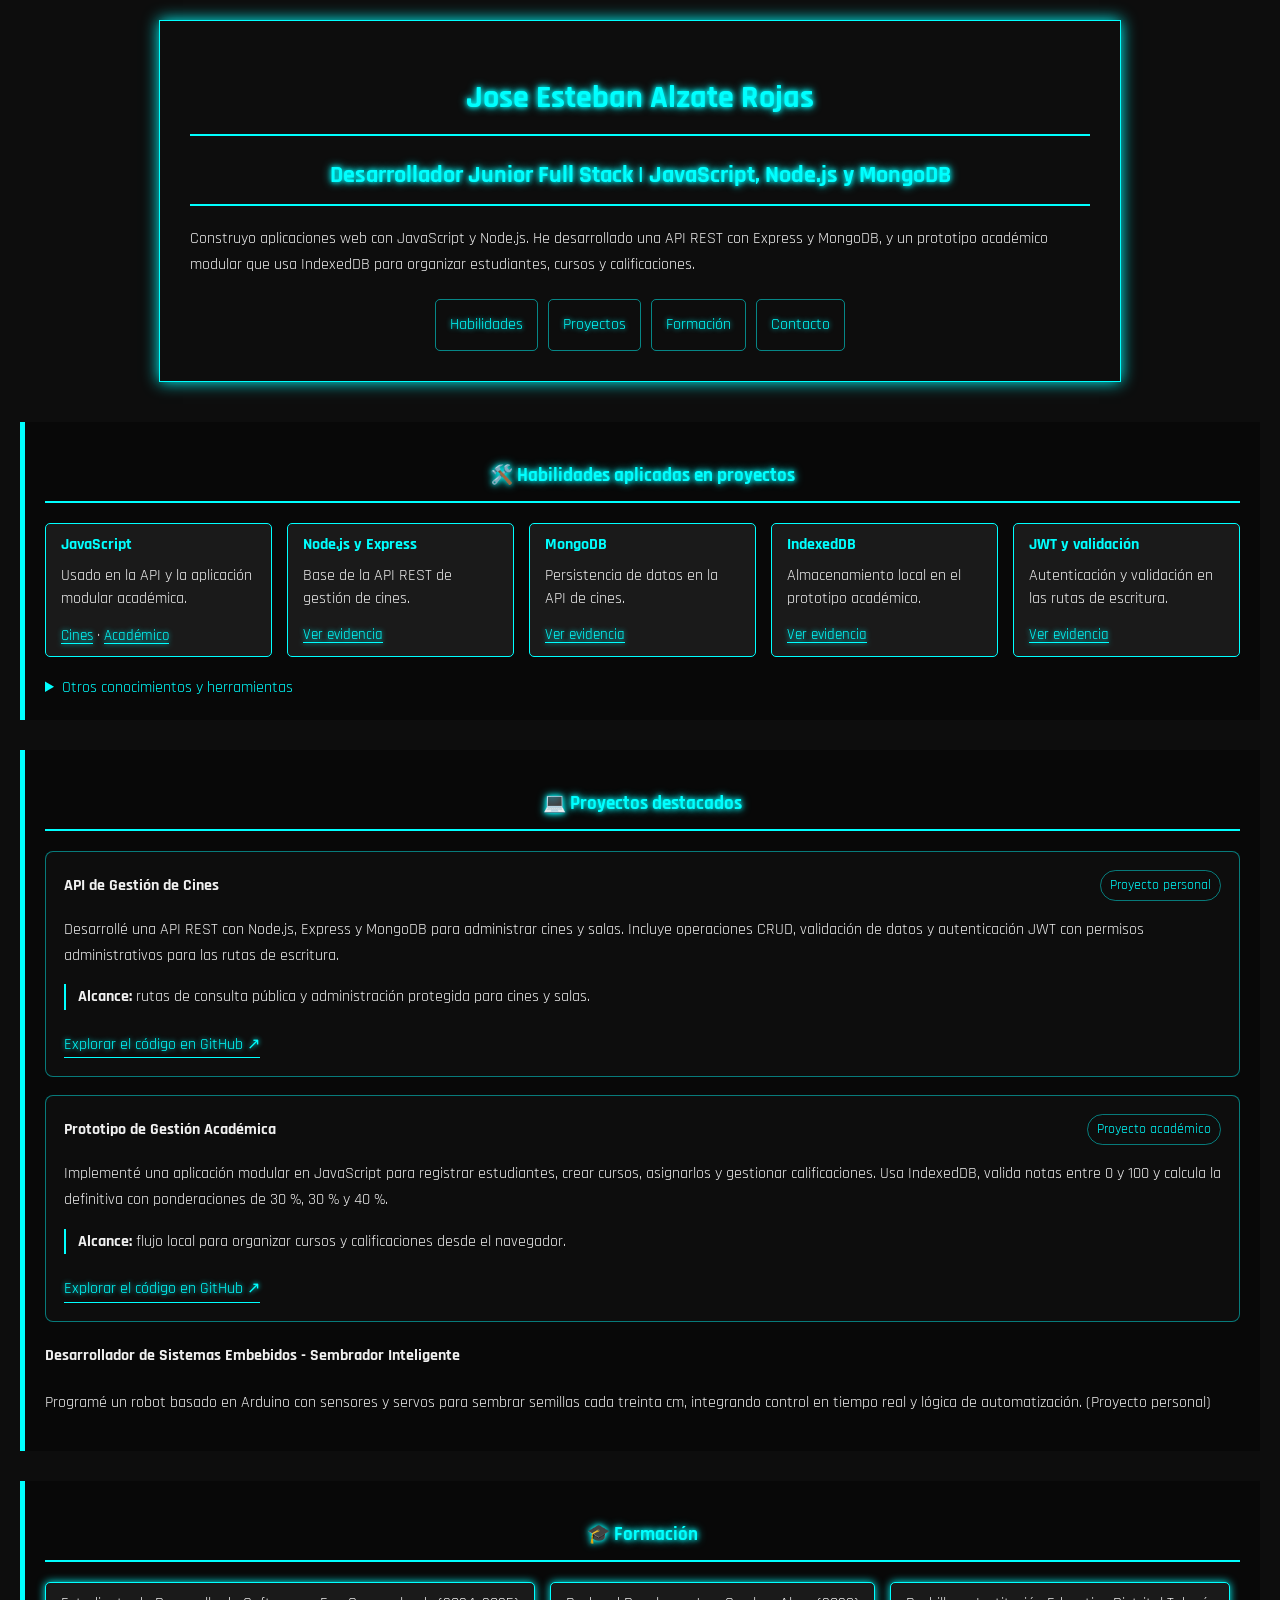
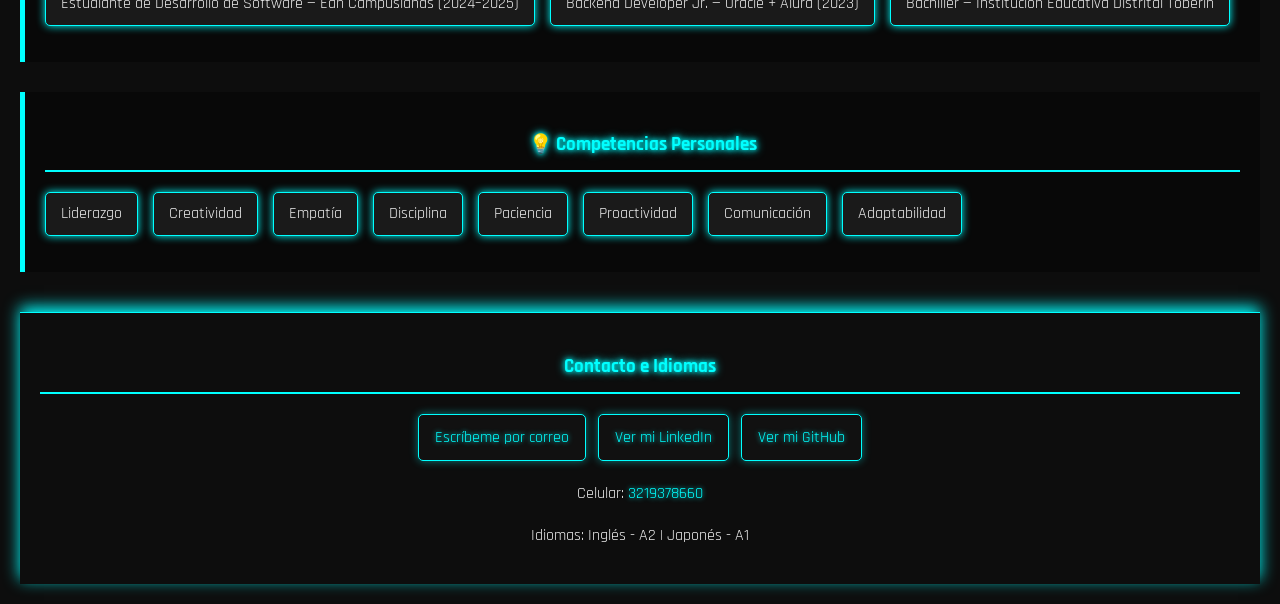
==== commit e72a6e7b: "Refresh Tron stylesheet for visitors" ====
--- a/index.html
+++ b/index.html
@@ -7,7 +7,7 @@
     <meta name="description" content="Portafolio de Jose Esteban Alzate Rojas. Proyectos con JavaScript, Node.js, Express, MongoDB e IndexedDB." />
     <meta property="og:title" content="Jose Esteban Alzate Rojas | Desarrollador Junior Full Stack" />
     <meta property="og:description" content="Proyectos de gestión de cines, gestión académica y sistemas embebidos." />
-    <link rel="stylesheet" href="css/styles.css"> 
+    <link rel="stylesheet" href="css/styles.css?v=2">
     <link href="https://fonts.googleapis.com/css2?family=Rajdhani:wght@400;700&display=swap" rel="stylesheet">
 </head>
 <body>
--- a/css/styles.css
+++ b/css/styles.css
@@ -111,7 +111,10 @@
 }
 
 .section-nav a {
-    padding: 7px 12px;
+    display: inline-flex;
+    align-items: center;
+    min-height: 36px;
+    padding: 7px 14px;
     border: 1px solid rgba(0, 255, 255, 0.5);
     border-radius: 5px;
 }
@@ -137,19 +140,27 @@
 }
 
 .skill-item strong {
+    display: block;
+    margin-bottom: 2px;
     color: var(--neon-color);
 }
 
 .skill-item span {
+    display: block;
     line-height: 1.4;
 }
 
 .skill-item a {
+    display: inline-block;
     margin-top: auto;
     padding-top: 5px;
     font-size: 0.95em;
     text-decoration: underline;
     text-underline-offset: 3px;
+}
+
+.skill-item > span:last-child {
+    margin-top: 4px;
 }
 
 .additional-skills {
